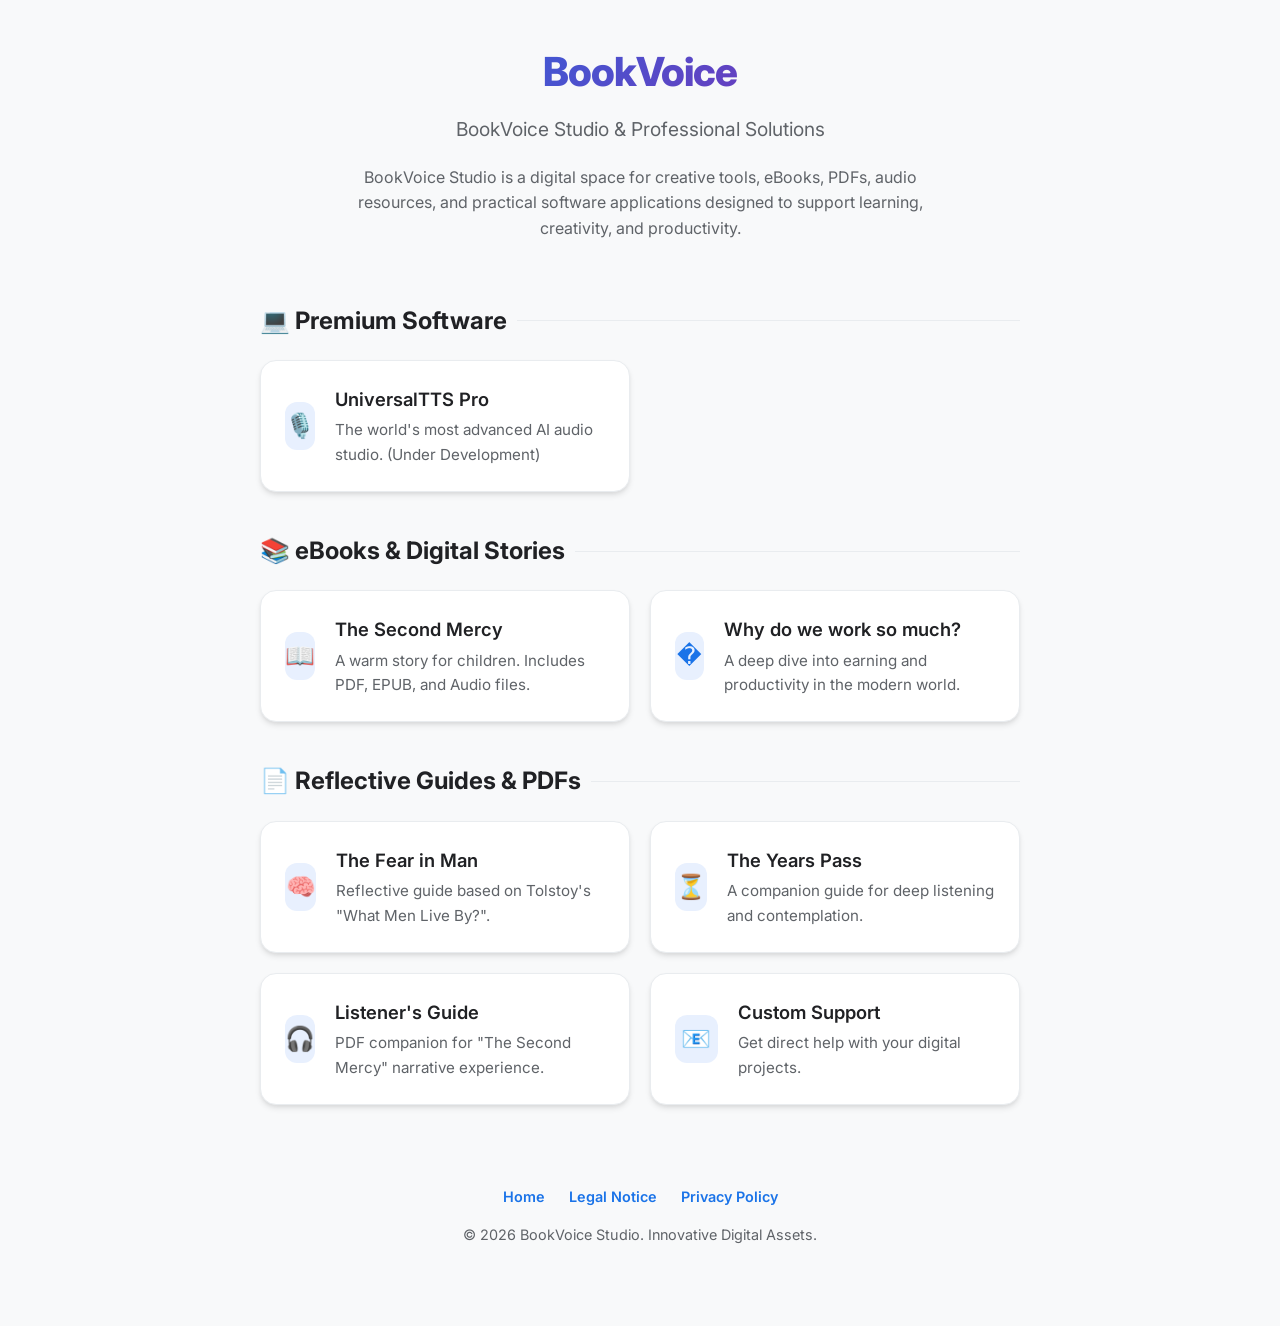
==== index.html @ 5d7d1972 "Update index.html" ====
<!DOCTYPE html>
<html lang="en">

<head>
    <meta charset="UTF-8">
    <meta name="viewport" content="width=device-width, initial-scale=1.0">
    <title>BookVoice | AI Audio Studio</title>
    <meta name="description" content="BookVoice Hub - Premium AI Audio Tools and Legal Information.">
    <link rel="stylesheet" href="style.css">
</head>

<body>
    <div class="container">
        <header>
            <div class="logo">BookVoice</div>
            <p class="subtitle">BookVoice Studio & Professional Solutions</p>
            <p class="description">BookVoice Studio is a digital space for creative tools, eBooks, PDFs, audio resources,
                and practical software applications designed to support learning, creativity, and productivity.</p>
        </header>

        <main>
            <!-- SOFTWARE SECTION -->
            <div class="section-title">💻 Premium Software</div>
            <div class="links-grid">
                <a href="product.html" class="link-card">
                    <div class="link-icon">🎙️</div>
                    <div class="link-content">
                        <h3>UniversalTTS Pro</h3>
                        <p>The world's most advanced AI audio studio. (Under Development)</p>
                    </div>
                </a>
            </div>

            <!-- DIGITAL BOOKS SECTION -->
            <div class="section-title">📚 eBooks & Digital Stories</div>
            <div class="links-grid">
                <a href="https://bookvoice.gumroad.com/l/rahmaThania" class="link-card" target="_blank">
                    <div class="link-icon">📖</div>
                    <div class="link-content">
                        <h3>The Second Mercy</h3>
                        <p>A warm story for children. Includes PDF, EPUB, and Audio files.</p>
                    </div>
                </a>
                <a href="https://bookvoice.gumroad.com/l/whywedotoomuch" class="link-card" target="_blank">
                    <div class="link-icon">�</div>
                    <div class="link-content">
                        <h3>Why do we work so much?</h3>
                        <p>A deep dive into earning and productivity in the modern world.</p>
                    </div>
                </a>
            </div>

            <!-- RESOURCES SECTION -->
            <div class="section-title">📄 Reflective Guides & PDFs</div>
            <div class="links-grid">
                <a href="https://bookvoice.gumroad.com/l/bimayahyalinsan4" class="link-card" target="_blank">
                    <div class="link-icon">🧠</div>
                    <div class="link-content">
                        <h3>The Fear in Man</h3>
                        <p>Reflective guide based on Tolstoy's "What Men Live By?".</p>
                    </div>
                </a>
                <a href="https://bookvoice.gumroad.com/l/sanawattamorguide" class="link-card" target="_blank">
                    <div class="link-icon">⏳</div>
                    <div class="link-content">
                        <h3>The Years Pass</h3>
                        <p>A companion guide for deep listening and contemplation.</p>
                    </div>
                </a>
                <a href="https://bookvoice.gumroad.com/l/alrahma2" class="link-card" target="_blank">
                    <div class="link-icon">🎧</div>
                    <div class="link-content">
                        <h3>Listener's Guide</h3>
                        <p>PDF companion for "The Second Mercy" narrative experience.</p>
                    </div>
                </a>
                <a href="mailto:book.voice@proton.me" class="link-card">
                    <div class="link-icon">📧</div>
                    <div class="link-content">
                        <h3>Custom Support</h3>
                        <p>Get direct help with your digital projects.</p>
                    </div>
                </a>
            </div>
        </main>

        <footer>
            <div class="footer-links">
                <a href="index.html">Home</a>
                <a href="impressum.html">Legal Notice</a>
                <a href="privacy.html">Privacy Policy</a>
            </div>
            <p>© 2026 BookVoice Studio. Innovative Digital Assets.</p>
        </footer>
    </div>
</body>

</html>
---- style.css ----
@import url('https://fonts.googleapis.com/css2?family=Inter:wght@300;400;600;700&display=swap');

:root {
    --primary: #1a73e8;
    --primary-hover: #1557b0;
    --bg: #f8f9fa;
    --card-bg: #ffffff;
    --text-main: #202124;
    --text-secondary: #5f6368;
    --border: #e9ecef;
    --shadow: 0 4px 6px -1px rgba(0, 0, 0, 0.1), 0 2px 4px -1px rgba(0, 0, 0, 0.06);
    --shadow-hover: 0 10px 15px -3px rgba(0, 0, 0, 0.1), 0 4px 6px -2px rgba(0, 0, 0, 0.05);
    --glass: rgba(255, 255, 255, 0.8);
    --accent-gradient: linear-gradient(135deg, #1a73e8 0%, #8e24aa 100%);
}

* {
    margin: 0;
    padding: 0;
    box-sizing: border-box;
}

body {
    font-family: 'Inter', -apple-system, BlinkMacSystemFont, "Segoe UI", Roboto, Helvetica, Arial, sans-serif;
    background-color: var(--bg);
    color: var(--text-main);
    line-height: 1.6;
    overflow-x: hidden;
}

.container {
    max-width: 800px;
    margin: 0 auto;
    padding: 40px 20px;
}

/* Header & Hero */
header {
    text-align: center;
    margin-bottom: 60px;
    animation: fadeInDown 0.8s ease-out;
}

.logo {
    font-size: 2.5rem;
    font-weight: 800;
    background: var(--accent-gradient);
    -webkit-background-clip: text;
    -webkit-text-fill-color: transparent;
    margin-bottom: 10px;
    letter-spacing: -1px;
}

.subtitle {
    font-size: 1.2rem;
    color: var(--text-secondary);
    font-weight: 400;
}

.description {
    max-width: 600px;
    margin: 20px auto 0 auto;
    font-size: 1rem;
    color: var(--text-secondary);
    line-height: 1.6;
}

/* Sections */
.section-title {
    font-size: 1.5rem;
    font-weight: 700;
    margin: 40px 0 20px 0;
    color: var(--text-main);
    display: flex;
    align-items: center;
    gap: 10px;
}

.section-title::after {
    content: '';
    flex: 1;
    height: 1px;
    background: var(--border);
}

/* Link Cards & Grid */
.links-grid {
    display: grid;
    grid-template-columns: 1fr 1fr;
    gap: 20px;
}

@media (max-width: 700px) {
    .links-grid {
        grid-template-columns: 1fr;
    }
}

.link-card {
    background: var(--card-bg);
    border: 1px solid var(--border);
    border-radius: 16px;
    padding: 24px;
    text-decoration: none;
    color: inherit;
    transition: all 0.3s cubic-bezier(0.4, 0, 0.2, 1);
    display: flex;
    align-items: center;
    gap: 20px;
    box-shadow: var(--shadow);
}

.link-card:hover {
    transform: translateY(-5px);
    box-shadow: var(--shadow-hover);
    border-color: var(--primary);
}

.link-icon {
    width: 48px;
    height: 48px;
    background: #e8f0fe;
    border-radius: 12px;
    display: flex;
    align-items: center;
    justify-content: center;
    font-size: 1.5rem;
    color: var(--primary);
    transition: background 0.3s;
}

.link-card:hover .link-icon {
    background: var(--primary);
    color: white;
}

.link-content h3 {
    font-size: 1.15rem;
    font-weight: 600;
    margin-bottom: 4px;
}

.link-content p {
    font-size: 0.95rem;
    color: var(--text-secondary);
}

/* Legal Sections */
.legal-container {
    background: var(--card-bg);
    padding: 40px;
    border-radius: 24px;
    border: 1px solid var(--border);
    box-shadow: var(--shadow);
    margin-top: 40px;
}

.legal-container h1 {
    font-size: 2rem;
    font-weight: 700;
    margin-bottom: 24px;
    color: var(--primary);
}

.legal-section {
    margin-bottom: 30px;
}

.legal-section h2 {
    font-size: 1.25rem;
    font-weight: 600;
    margin-bottom: 12px;
    border-left: 4px solid var(--primary);
    padding-left: 15px;
}

.legal-section p {
    margin-bottom: 15px;
    color: var(--text-secondary);
}

/* Footer */
footer {
    text-align: center;
    margin-top: 80px;
    padding-bottom: 40px;
    font-size: 0.9rem;
    color: var(--text-secondary);
}

.footer-links {
    margin-bottom: 15px;
}

.footer-links a {
    color: var(--primary);
    text-decoration: none;
    margin: 0 10px;
    font-weight: 600;
}

.footer-links a:hover {
    text-decoration: underline;
}

/* Animations */
@keyframes fadeInDown {
    from {
        opacity: 0;
        transform: translateY(-20px);
    }

    to {
        opacity: 1;
        transform: translateY(0);
    }
}

/* Responsive */
@media (max-width: 600px) {
    .container {
        padding: 20px;
    }

    .logo {
        font-size: 2rem;
    }

    .link-card {
        padding: 20px;
        flex-direction: column;
        text-align: center;
    }
}
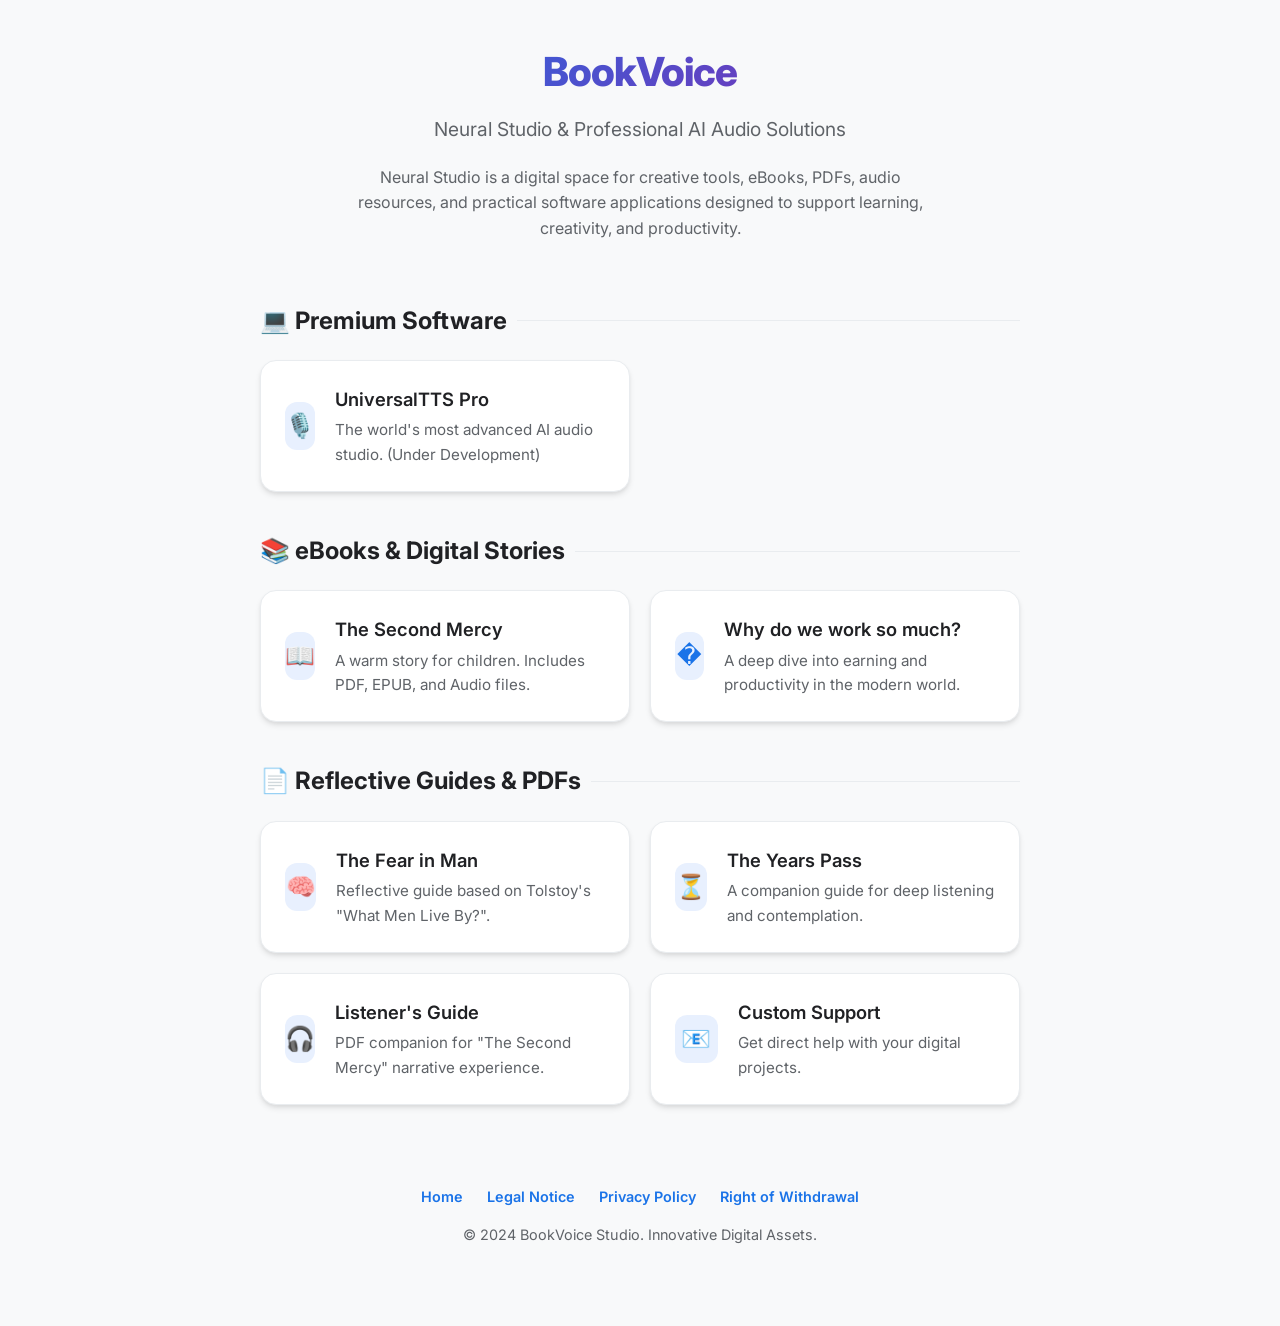
==== commit 57ec6ed9: "Update index.html" ====
--- a/index.html
+++ b/index.html
@@ -13,8 +13,8 @@
     <div class="container">
         <header>
             <div class="logo">BookVoice</div>
-            <p class="subtitle">BookVoice Studio & Professional Solutions</p>
-            <p class="description">BookVoice Studio is a digital space for creative tools, eBooks, PDFs, audio resources,
+            <p class="subtitle">Neural Studio & Professional AI Audio Solutions</p>
+            <p class="description">Neural Studio is a digital space for creative tools, eBooks, PDFs, audio resources,
                 and practical software applications designed to support learning, creativity, and productivity.</p>
         </header>
 
@@ -89,8 +89,9 @@
                 <a href="index.html">Home</a>
                 <a href="impressum.html">Legal Notice</a>
                 <a href="privacy.html">Privacy Policy</a>
+                <a href="withdrawal.html">Right of Withdrawal</a>
             </div>
-            <p>© 2026 BookVoice Studio. Innovative Digital Assets.</p>
+            <p>© 2024 BookVoice Studio. Innovative Digital Assets.</p>
         </footer>
     </div>
 </body>
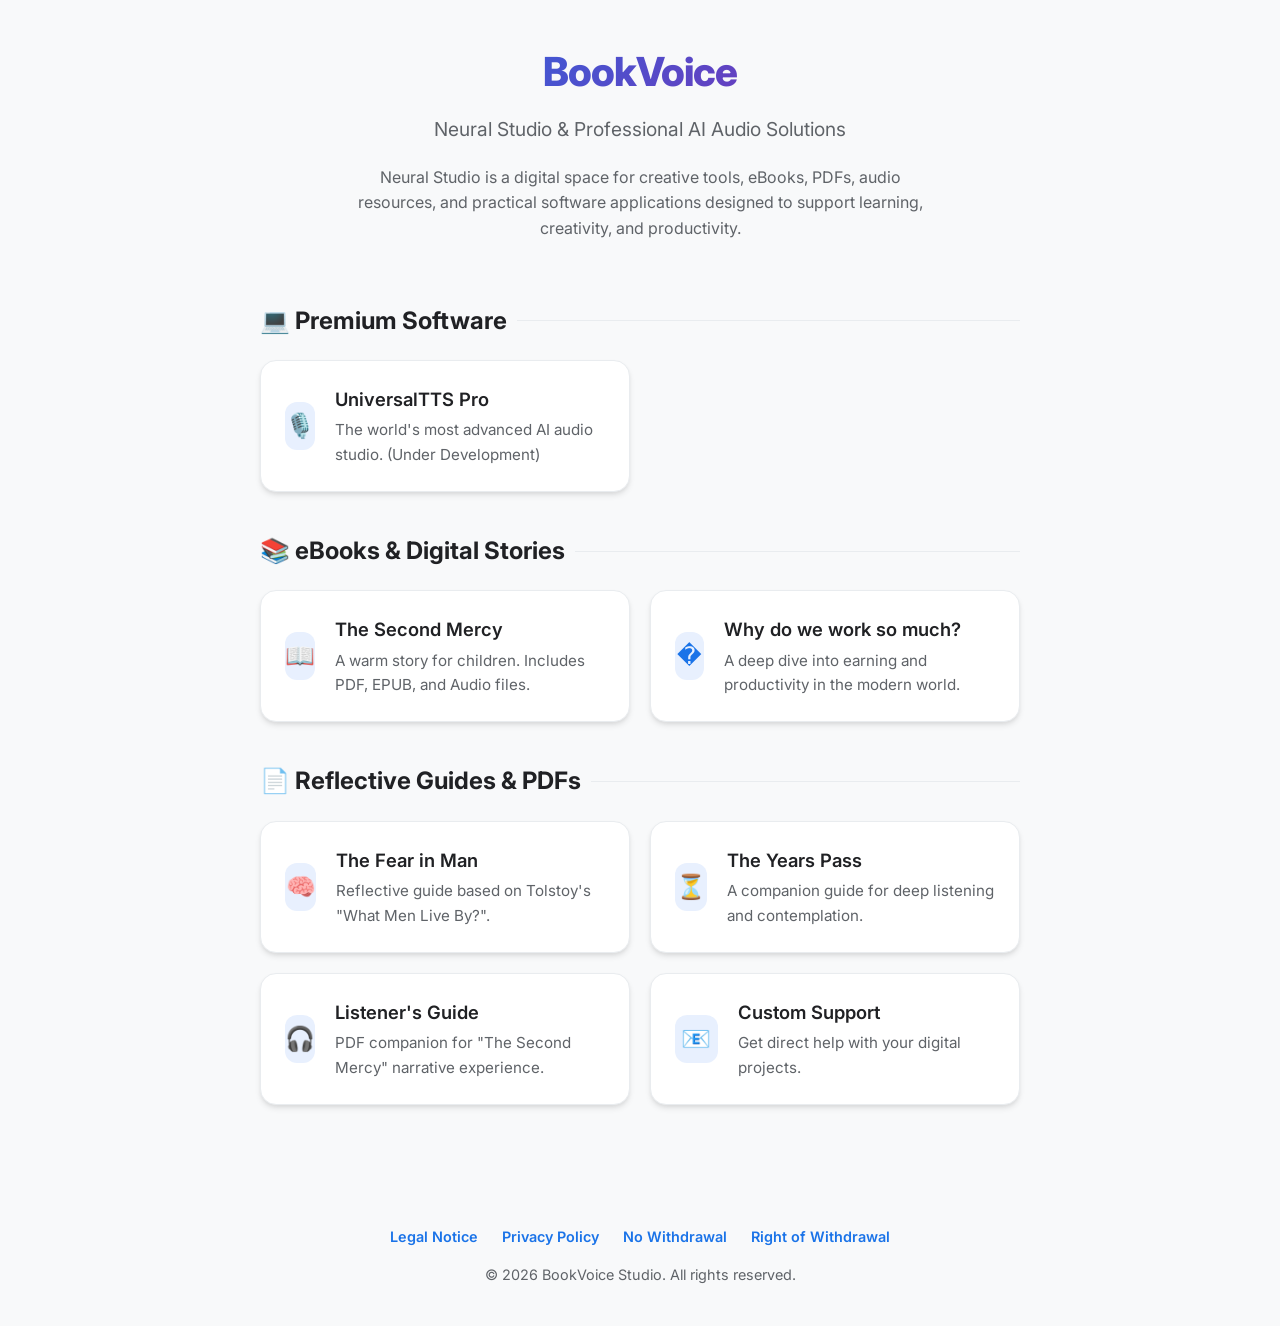
==== commit de18d76b: "Update index.html" ====
--- a/index.html
+++ b/index.html
@@ -83,17 +83,27 @@
                 </a>
             </div>
         </main>
+    </div>
 
-        <footer>
-            <div class="footer-links">
-                <a href="index.html">Home</a>
-                <a href="impressum.html">Legal Notice</a>
-                <a href="privacy.html">Privacy Policy</a>
-                <a href="withdrawal.html">Right of Withdrawal</a>
-            </div>
-            <p>© 2024 BookVoice Studio. Innovative Digital Assets.</p>
-        </footer>
+<footer class="site-footer">
+  <div class="footer-inner">
+
+    <div class="footer-links">
+      <a href="index.html">Legal Notice</a>
+      <a href="impressum.html">Privacy Policy</a>
+      <a href="privacy.html">No Withdrawal</a>
+      <a href="withdrawal.html">Right of Withdrawal</a>
     </div>
+
+    <div class="footer-divider"></div>
+
+    <p class="footer-text">
+      © 2026 BookVoice Studio. All rights reserved.
+    </p>
+
+  </div>
+</footer>
+    
 </body>
 
 </html>
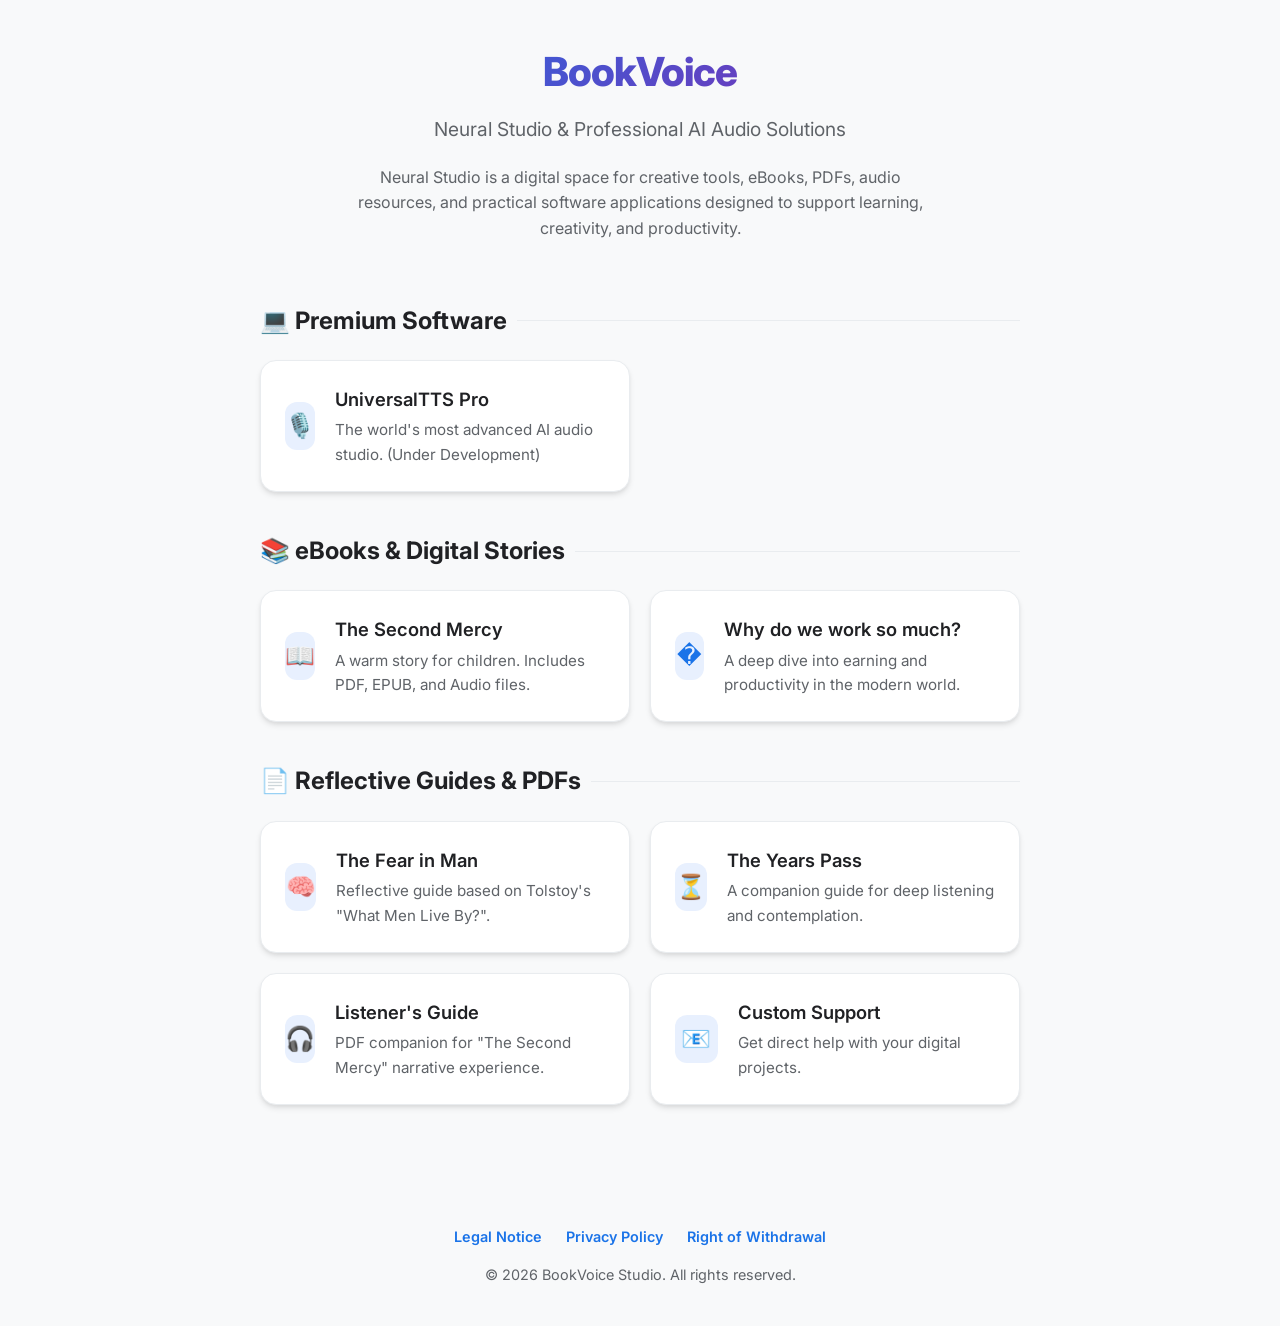
==== commit 99e9e06c: "Update index.html" ====
--- a/index.html
+++ b/index.html
@@ -88,10 +88,9 @@
 <footer class="site-footer">
   <div class="footer-inner">
 
-    <div class="footer-links">
-      <a href="index.html">Legal Notice</a>
-      <a href="impressum.html">Privacy Policy</a>
-      <a href="privacy.html">No Withdrawal</a>
+    <div class="footer-links">              
+      <a href="impressum.html">Legal Notice</a>
+      <a href="privacy.html">Privacy Policy</a>
       <a href="withdrawal.html">Right of Withdrawal</a>
     </div>
 
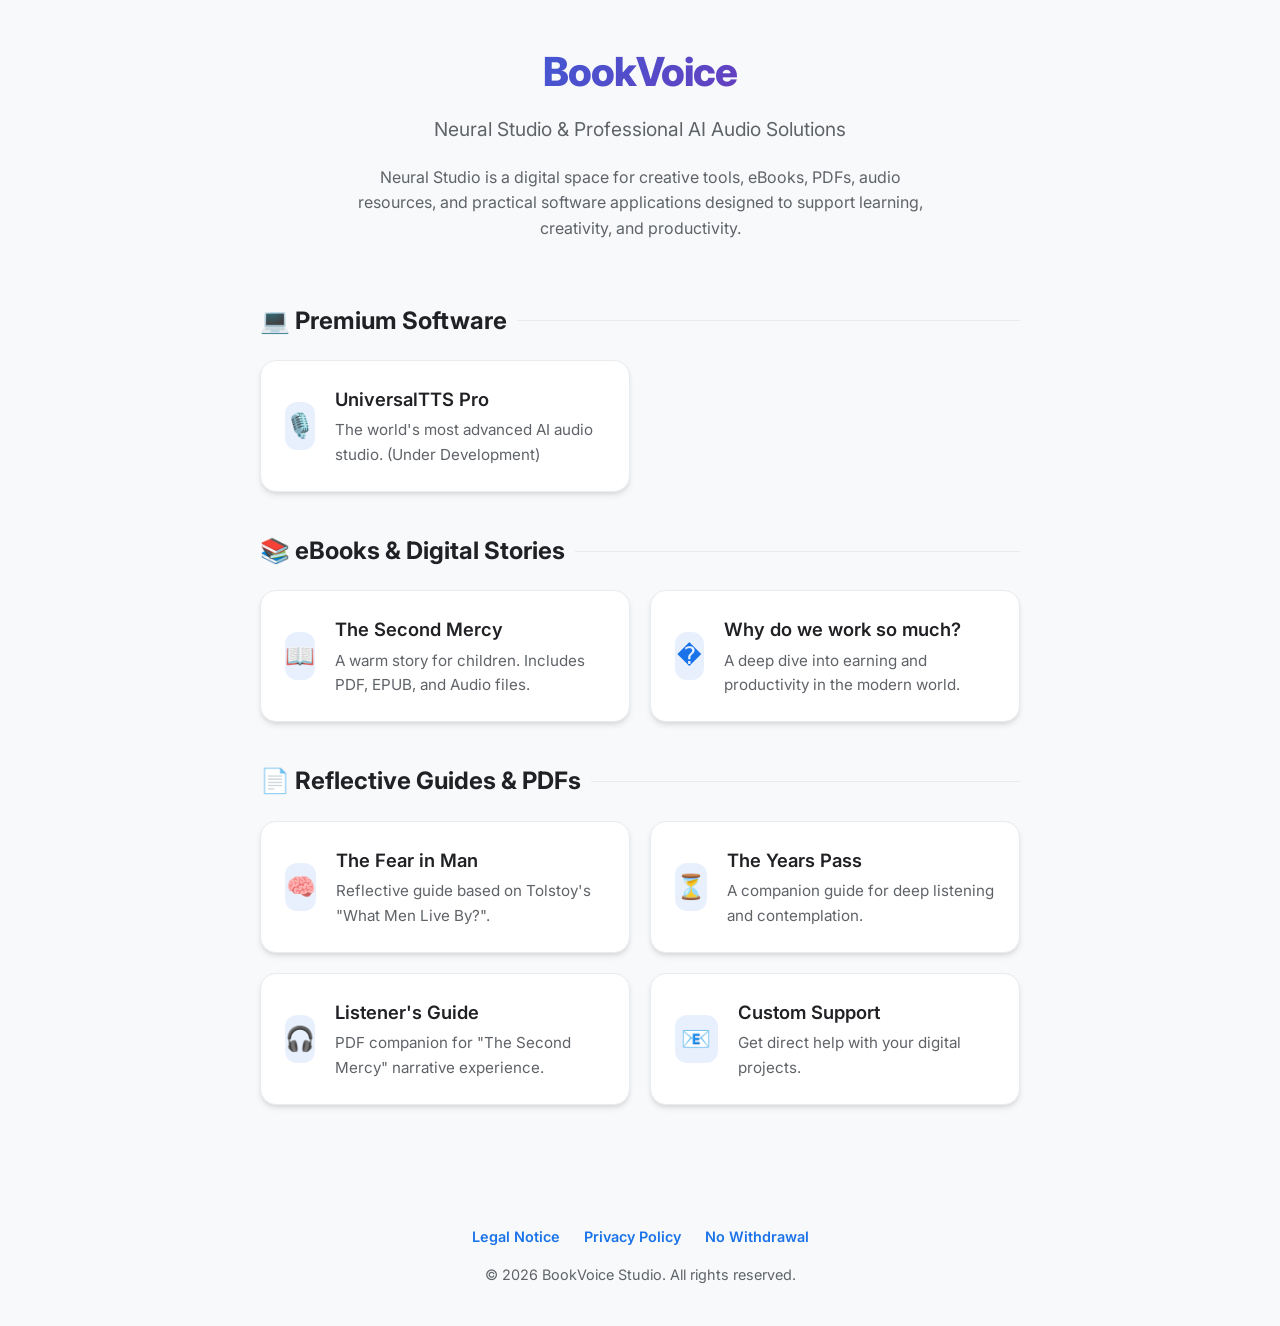
==== commit fc6ef132: "Update index.html" ====
--- a/index.html
+++ b/index.html
@@ -91,7 +91,7 @@
     <div class="footer-links">              
       <a href="impressum.html">Legal Notice</a>
       <a href="privacy.html">Privacy Policy</a>
-      <a href="withdrawal.html">Right of Withdrawal</a>
+      <a href="withdrawal.html">No Withdrawal</a>
     </div>
 
     <div class="footer-divider"></div>
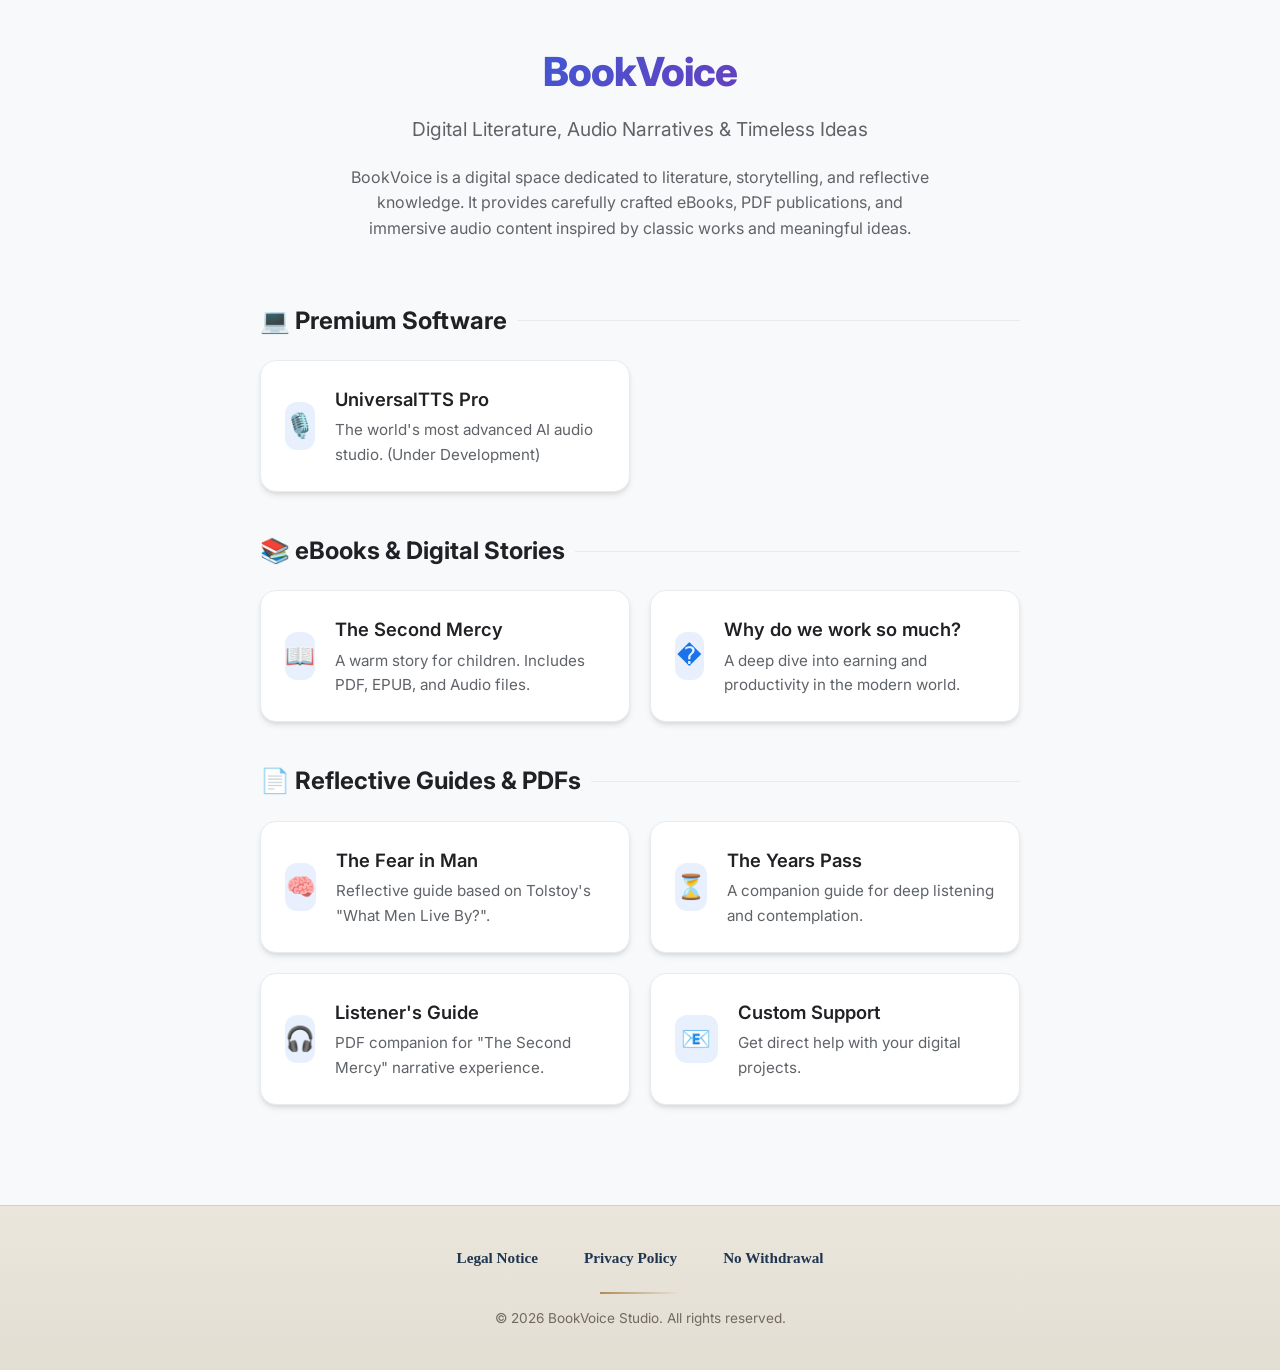
==== commit 9ba55ef3: "Update index.html" ====
--- a/index.html
+++ b/index.html
@@ -13,9 +13,9 @@
     <div class="container">
         <header>
             <div class="logo">BookVoice</div>
-            <p class="subtitle">Neural Studio & Professional AI Audio Solutions</p>
-            <p class="description">Neural Studio is a digital space for creative tools, eBooks, PDFs, audio resources,
-                and practical software applications designed to support learning, creativity, and productivity.</p>
+            <p class="subtitle">Digital Literature, Audio Narratives & Timeless Ideas</p>
+            <p class="description">BookVoice is a digital space dedicated to literature, storytelling, and reflective knowledge. 
+  It provides carefully crafted eBooks, PDF publications, and immersive audio content inspired by classic works and meaningful ideas.</p>
         </header>
 
         <main>
--- a/style.css
+++ b/style.css
@@ -232,3 +232,65 @@
         text-align: center;
     }
 }
+
+.site-footer {
+  margin-top: 60px;
+  padding: 40px 20px;
+  background: linear-gradient(to top, #e3ded2, #ebe6dc);
+  border-top: 1px solid #d8cfbf;
+}
+
+.footer-inner {
+  max-width: 980px;
+  margin: 0 auto;
+  text-align: center;
+}
+
+.footer-links {
+  display: flex;
+  justify-content: center;
+  gap: 26px;
+  flex-wrap: wrap;
+  margin-bottom: 18px;
+}
+
+.footer-links a {
+  text-decoration: none;
+  font-family: Georgia, serif;
+  font-size: 0.95rem;
+  color: #1f3550;
+  position: relative;
+  padding-bottom: 4px;
+  transition: 0.2s ease;
+}
+
+.footer-links a::after {
+  content: "";
+  position: absolute;
+  left: 0;
+  bottom: 0;
+  width: 0%;
+  height: 1px;
+  background: #b08b57;
+  transition: 0.3s ease;
+}
+
+.footer-links a:hover::after {
+  width: 100%;
+}
+
+.footer-links a:hover {
+  color: #2d496b;
+}
+
+.footer-divider {
+  width: 80px;
+  height: 2px;
+  margin: 12px auto 14px;
+  background: linear-gradient(to right, #b08b57, transparent);
+}
+
+.footer-text {
+  font-size: 0.85rem;
+  color: #6f6a63;
+}
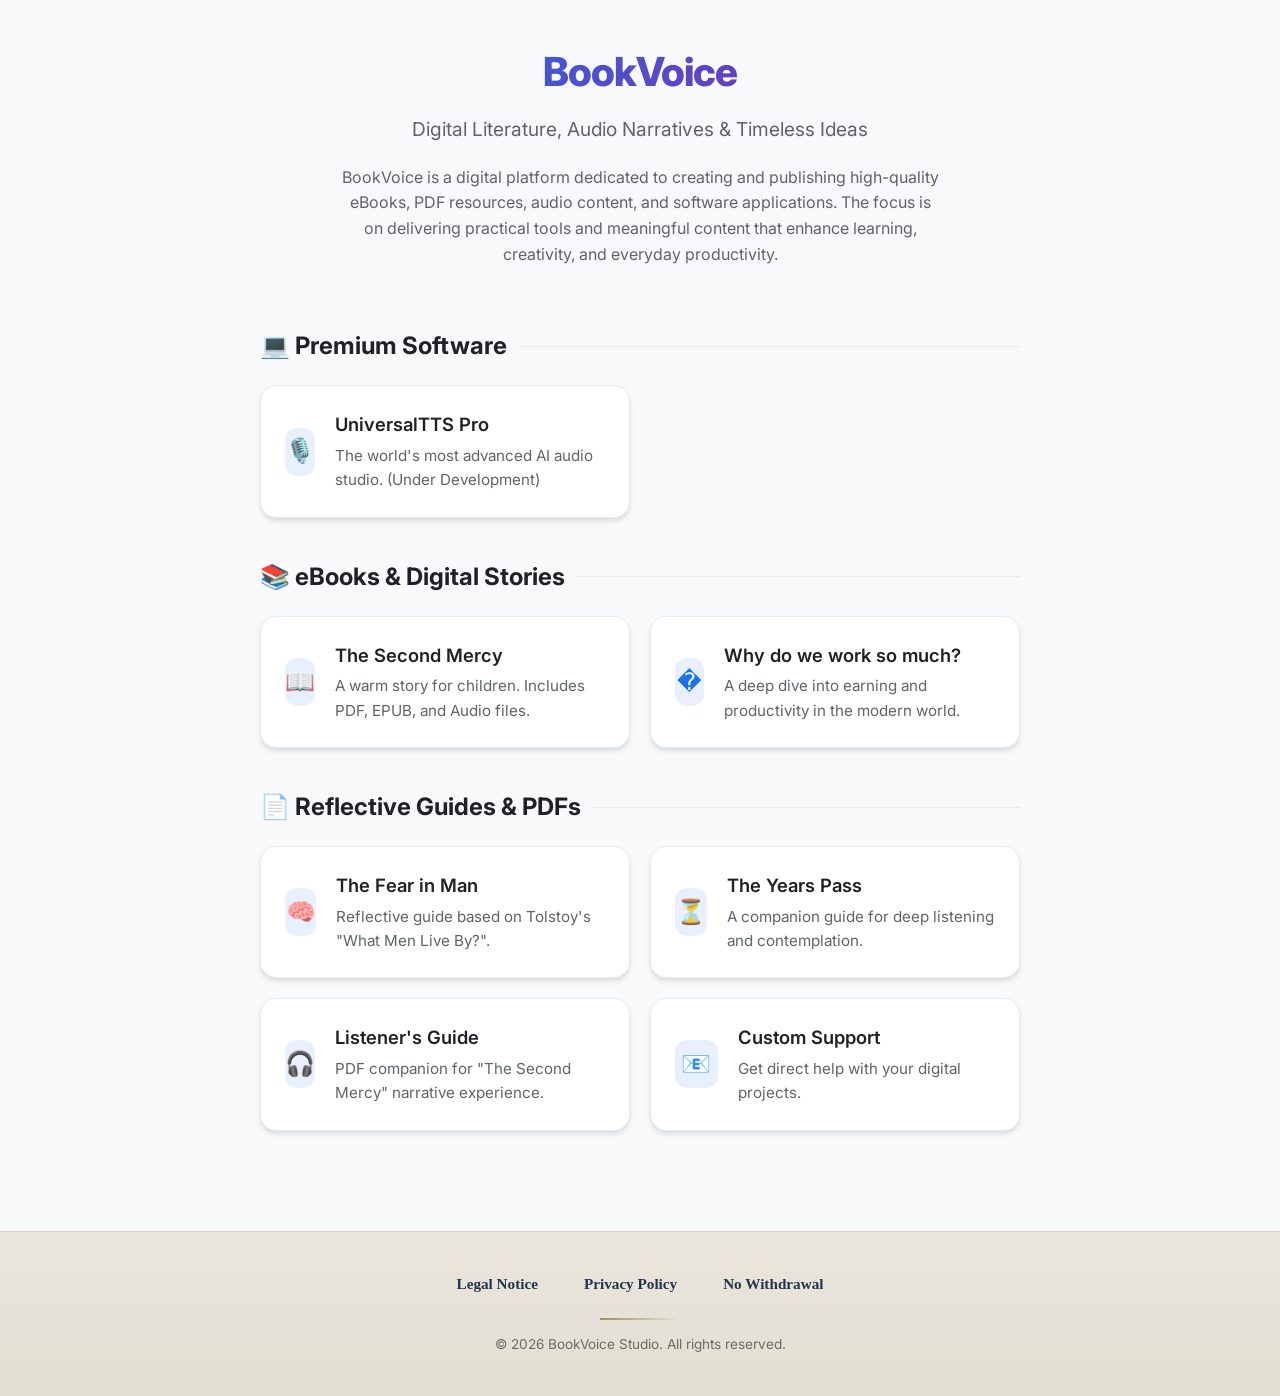
==== commit d9874af9: "Update index.html" ====
--- a/index.html
+++ b/index.html
@@ -14,8 +14,8 @@
         <header>
             <div class="logo">BookVoice</div>
             <p class="subtitle">Digital Literature, Audio Narratives & Timeless Ideas</p>
-            <p class="description">BookVoice is a digital space dedicated to literature, storytelling, and reflective knowledge. 
-  It provides carefully crafted eBooks, PDF publications, and immersive audio content inspired by classic works and meaningful ideas.</p>
+            <p class="description"> BookVoice is a digital platform dedicated to creating and publishing high-quality eBooks, PDF resources, audio content, and software applications. 
+  The focus is on delivering practical tools and meaningful content that enhance learning, creativity, and everyday productivity.</p>
         </header>
 
         <main>
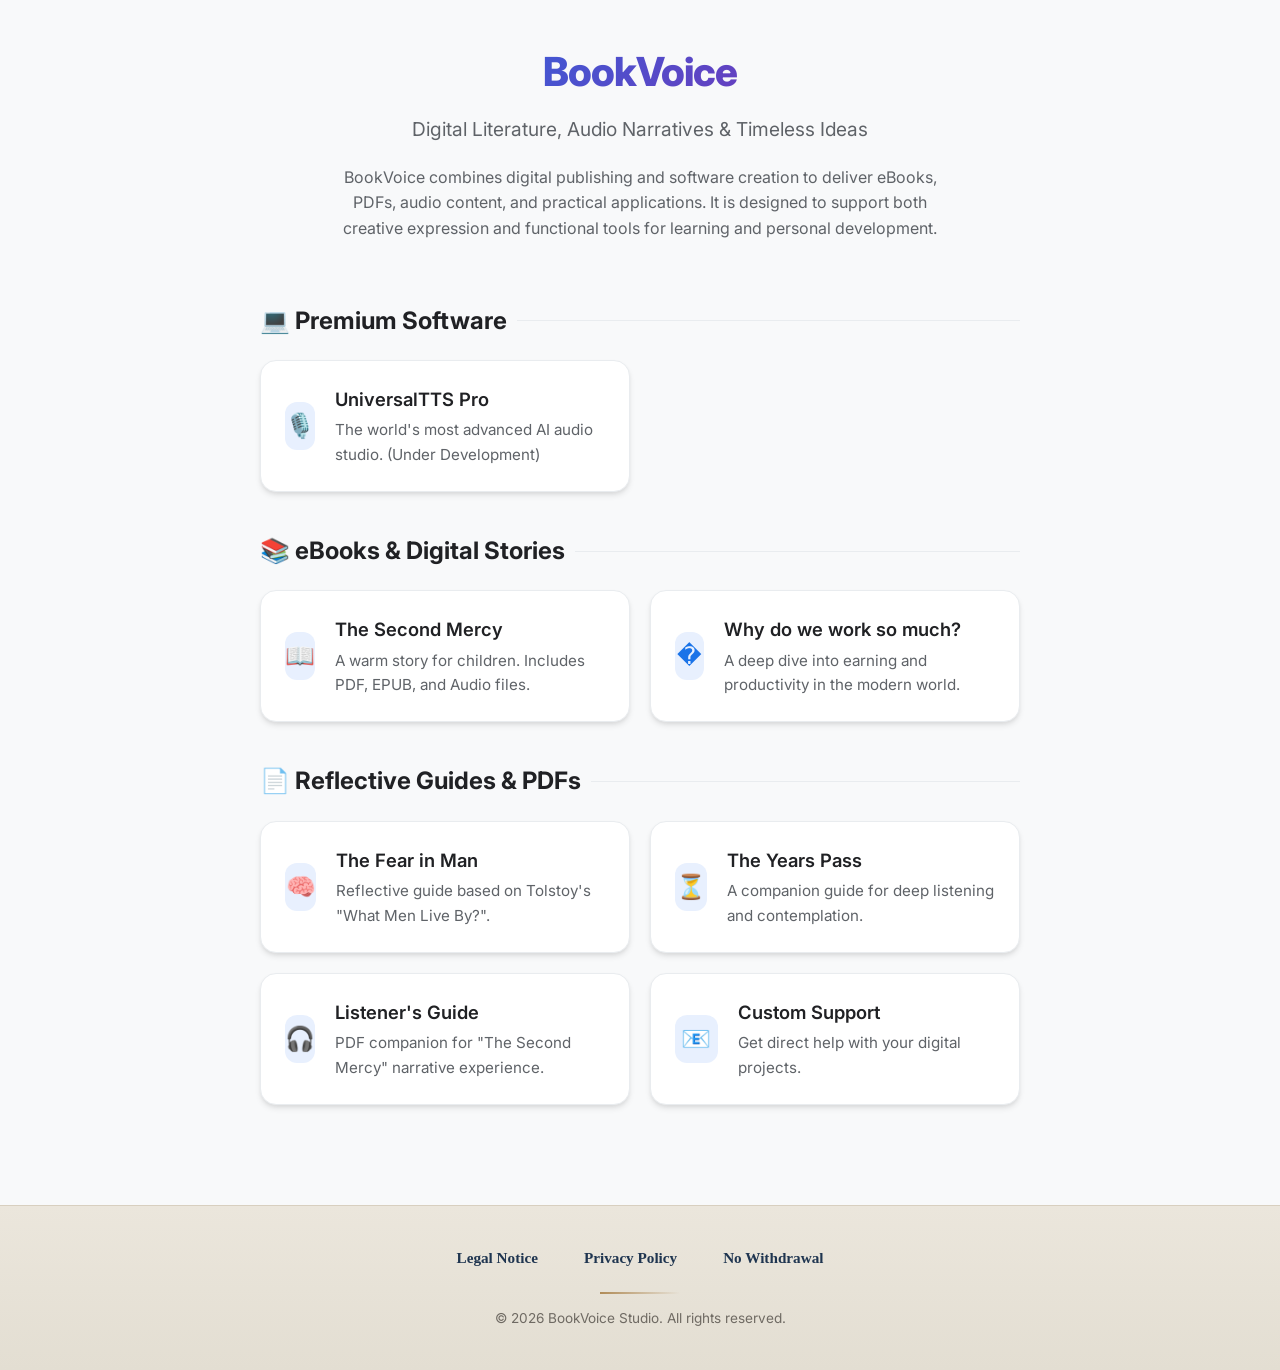
==== commit 12ed4a33: "Update index.html" ====
--- a/index.html
+++ b/index.html
@@ -14,8 +14,8 @@
         <header>
             <div class="logo">BookVoice</div>
             <p class="subtitle">Digital Literature, Audio Narratives & Timeless Ideas</p>
-            <p class="description"> BookVoice is a digital platform dedicated to creating and publishing high-quality eBooks, PDF resources, audio content, and software applications. 
-  The focus is on delivering practical tools and meaningful content that enhance learning, creativity, and everyday productivity.</p>
+            <p class="description">BookVoice combines digital publishing and software creation to deliver eBooks, PDFs, audio content, and practical applications. 
+  It is designed to support both creative expression and functional tools for learning and personal development.</p>
         </header>
 
         <main>
